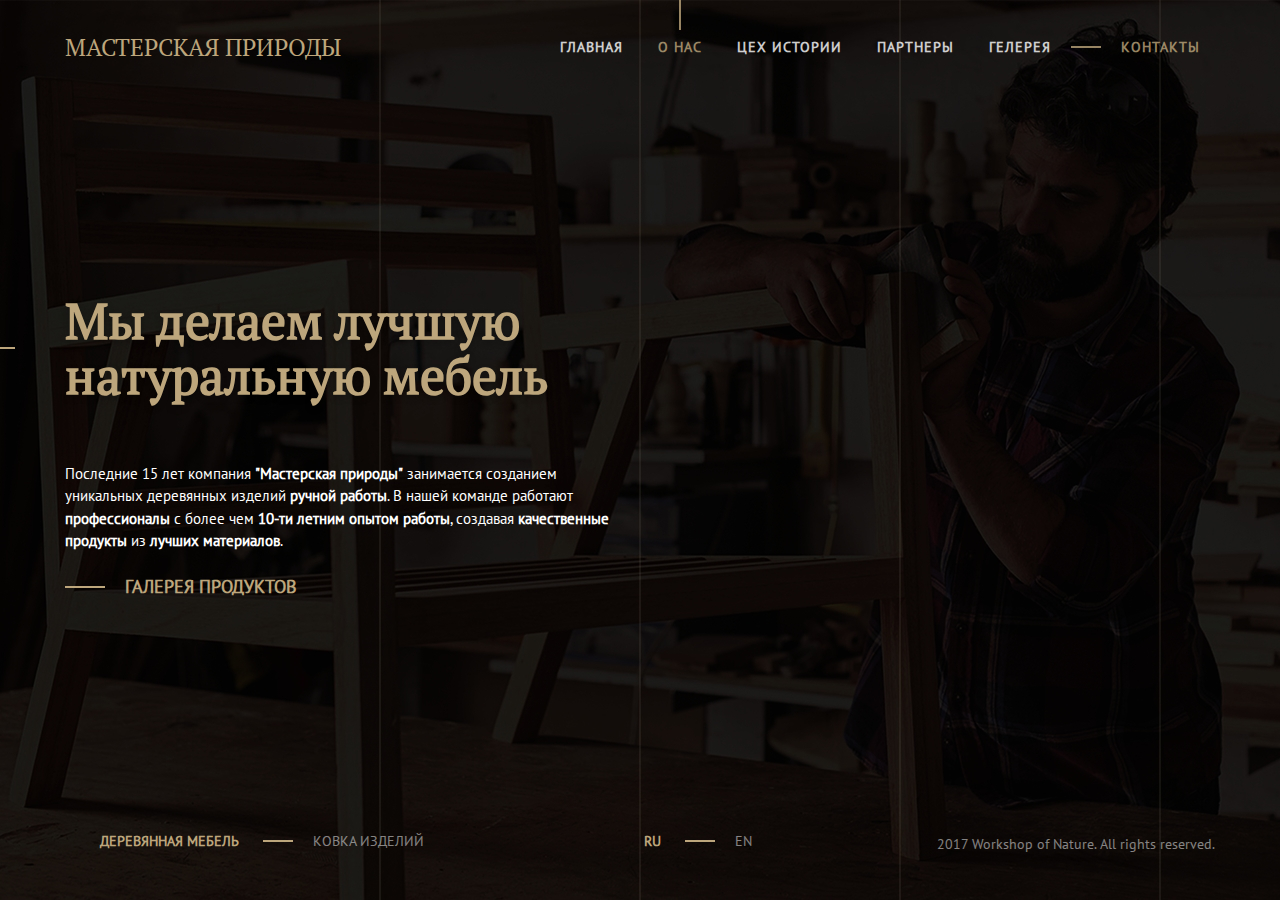
==== public/view/carpenter/index.html @ dd3b2801 "push project" ====
<!DOCTYPE html>
<html>
<head>
    <meta charset="UTF-8">
    <title>Sotnikova Design Group | Дизайн интерьера в Черкассах</title>
    <meta content="width=device-width, maximum-scale=1.0" name="viewport">
    <link rel="icon" type="image/x-icon" href="/img/favicon.jpg">
    <link href="http://deem.com.ua/" rel="canonical">
    <meta content="index,follow" name="robots">

    <meta content="Наша студия реализовала десятки проектов в Черкассах и по Украине. Работаем как с небольшими индивидуальными заказами, так и с большими компаниями." name="description">
    <meta content="Sotnikova Design Group" name="copyright">
    <meta content="Sotnikova Design Group" name="author">
    <meta content="summary_large_image" name="twitter:card">
    <meta content="@Sotnikova" name="twitter:site">
    <meta content="http://deem.com.ua/" name="twitter:url">
    <meta content="Sotnikova Design Group" name="twitter:title">
    <meta content="Наша студия реализовала десятки проектов в Черкассах и по Украине. Работаем как с небольшими индивидуальными заказами, так и с большими компаниями." name="twitter:description">
    <meta content="/img/homepage_bg.jpg" name="twitter:image">
    <meta content="https://www.facebook.com/" property="article:author">

    <meta content="http://deem.com.ua/" property="og:url">
    <meta content="article" property="og:type">
    <meta content="Sotnikova Design Group" property="og:title">
    <meta content="Наша студия реализовала десятки проектов в Черкассах и по Украине. Работаем как с небольшими индивидуальными заказами, так и с большими компаниями.." property="og:description">
    <meta content="/img/homepage_bg.jpg" property="og:image">

    <link rel="stylesheet" type="text/css" href="/public/assets/css/main.css">
</head>
<body class="carpenter-site-main main-page">
<header class="container flex flex-c header">
    <a href="/" class="logo">Мастерская природы</a>
    <nav>
        <a href="/public/view/carpenter/index.html">Главная</a>
        <a href="/public/view/carpenter/about.html" class="active">О нас</a>
        <a href="/public/view/carpenter/items.html">Цех истории</a>
        <a href="/public/view/carpenter/partners.html">Партнеры</a>
        <a href="/public/view/carpenter/galery.html">Гелерея</a>
        <a href="/public/view/carpenter/contacts.html" class="decor decor--link contacts">Контакты</a>
    </nav>
</header>
<main class="container flex flex-c">
    <section class="description">
        <h1 class="heading decor decor--heading">Мы делаем лучшую натуральную мебель</h1>
        <p>Последние 15 лет компания <b>"Мастерская природы"</b> занимается созданием уникальных деревянных изделий <b>ручной работы</b>.
            В нашей команде работают <b>профессионалы</b> с более чем <b>10-ти летним опытом работы</b>, создавая <b>качественные продукты</b> из <b>лучших материалов</b>.</p>
        <a href="#" class="decor link decor--sm-heading">галерея продуктов</a>
    </section>
</main>
<footer class="container flex footer">
    <ul class="list-inline link-list">
        <li>
            <a href="#" class="active">Деревянная мебель</a>
        </li>
        <li>
            <a href="#" class="decor decor--link">Ковка изделий</a>
        </li>
    </ul>
    <ul class="list-inline link-list">
        <li>
            <a href="#" class="active">RU</a>
        </li>
        <li>
            <a href="#" class="decor decor--link">EN</a>
        </li>
    </ul>
    <p class="copyright">2017 Workshop of Nature. All rights reserved.</p>
</footer>

<script src="/public/assets/vendor/jquery/jquery.min.js"></script>
<script src="/public/assets/vendor/slick/slick.min.js"></script>
<script src="/public/assets/js/main.js"></script>
</body>
</html>
---- public/assets/css/main.css ----
@charset "UTF-8";
/* Slider */
.slick-slider {
  position: relative;
  display: block;
  box-sizing: border-box;
  -webkit-touch-callout: none;
  -webkit-user-select: none;
  -khtml-user-select: none;
  -moz-user-select: none;
  -ms-user-select: none;
  user-select: none;
  -ms-touch-action: pan-y;
  touch-action: pan-y;
  -webkit-tap-highlight-color: transparent; }

.slick-list {
  position: relative;
  overflow: hidden;
  display: block;
  margin: 0;
  padding: 0; }
  .slick-list:focus {
    outline: none; }
  .slick-list.dragging {
    cursor: pointer;
    cursor: hand; }

.slick-slider .slick-track,
.slick-slider .slick-list {
  -webkit-transform: translate3d(0, 0, 0);
  -moz-transform: translate3d(0, 0, 0);
  -ms-transform: translate3d(0, 0, 0);
  -o-transform: translate3d(0, 0, 0);
  transform: translate3d(0, 0, 0); }

.slick-track {
  position: relative;
  left: 0;
  top: 0;
  display: block; }
  .slick-track:before, .slick-track:after {
    content: "";
    display: table; }
  .slick-track:after {
    clear: both; }
  .slick-loading .slick-track {
    visibility: hidden; }

.slick-slide {
  float: left;
  height: 100%;
  min-height: 1px;
  display: none; }
  [dir="rtl"] .slick-slide {
    float: right; }
  .slick-slide img {
    display: block; }
  .slick-slide.slick-loading img {
    display: none; }
  .slick-slide.dragging img {
    pointer-events: none; }
  .slick-initialized .slick-slide {
    display: block; }
  .slick-loading .slick-slide {
    visibility: hidden; }
  .slick-vertical .slick-slide {
    display: block;
    height: auto;
    border: 1px solid transparent; }

.slick-arrow.slick-hidden {
  display: none; }

/* Slider */
.slick-loading .slick-list {
  background: #fff url("./ajax-loader.gif") center center no-repeat; }

/* Icons */
@font-face {
  font-family: "slick";
  src: url("./fonts/slick.eot");
  src: url("./fonts/slick.eot?#iefix") format("embedded-opentype"), url("./fonts/slick.woff") format("woff"), url("./fonts/slick.ttf") format("truetype"), url("./fonts/slick.svg#slick") format("svg");
  font-weight: normal;
  font-style: normal; }
/* Arrows */
.slick-prev,
.slick-next {
  position: absolute;
  display: block;
  line-height: 0px;
  font-size: 0px;
  cursor: pointer;
  background: transparent;
  color: transparent;
  top: 50%;
  -webkit-transform: translate(0, -50%);
  -ms-transform: translate(0, -50%);
  transform: translate(0, -50%);
  padding: 0;
  border: none;
  outline: none; }
  .slick-prev:hover, .slick-prev:focus,
  .slick-next:hover,
  .slick-next:focus {
    outline: none;
    background: transparent;
    color: transparent; }
    .slick-prev:hover:before, .slick-prev:focus:before,
    .slick-next:hover:before,
    .slick-next:focus:before {
      opacity: 1; }
  .slick-prev.slick-disabled:before,
  .slick-next.slick-disabled:before {
    opacity: 0.25; }
  .slick-prev:before,
  .slick-next:before {
    font-family: "slick";
    font-size: 20px;
    line-height: 1;
    color: white;
    opacity: 0.75;
    -webkit-font-smoothing: antialiased;
    -moz-osx-font-smoothing: grayscale; }

.slick-prev {
  left: -25px; }
  [dir="rtl"] .slick-prev {
    left: auto;
    right: -25px; }
  .slick-prev:before {
    content: "←"; }
    [dir="rtl"] .slick-prev:before {
      content: "→"; }

.slick-next {
  right: -25px; }
  [dir="rtl"] .slick-next {
    left: -25px;
    right: auto; }
  .slick-next:before {
    content: "→"; }
    [dir="rtl"] .slick-next:before {
      content: "←"; }

/* Dots */
.slick-dotted.slick-slider {
  margin-bottom: 30px; }

.slick-dots {
  position: absolute;
  bottom: -25px;
  list-style: none;
  display: block;
  text-align: center;
  padding: 0;
  margin: 0;
  width: 100%; }
  .slick-dots li {
    position: relative;
    display: inline-block;
    height: 20px;
    width: 20px;
    margin: 0 5px;
    padding: 0;
    cursor: pointer; }
    .slick-dots li button {
      border: 0;
      background: transparent;
      display: block;
      height: 20px;
      width: 20px;
      outline: none;
      line-height: 0px;
      font-size: 0px;
      color: transparent;
      padding: 5px;
      cursor: pointer; }
      .slick-dots li button:hover, .slick-dots li button:focus {
        outline: none; }
        .slick-dots li button:hover:before, .slick-dots li button:focus:before {
          opacity: 1; }
      .slick-dots li button:before {
        position: absolute;
        top: 0;
        left: 0;
        content: "•";
        width: 20px;
        height: 20px;
        font-family: "slick";
        font-size: 6px;
        line-height: 20px;
        text-align: center;
        color: black;
        opacity: 0.25;
        -webkit-font-smoothing: antialiased;
        -moz-osx-font-smoothing: grayscale; }
    .slick-dots li.slick-active button:before {
      color: black;
      opacity: 0.75; }

@font-face {
  font-family: 'pt_sans';
  src: url(../fonts/pt_sans.ttf) format("truetype"); }
@font-face {
  font-family: 'pt_serif';
  src: url(../fonts/pt_serif.ttf) format("truetype"); }
html, body, div, span, applet, object, iframe,
h1, h2, h3, h4, h5, h6, p, blockquote, pre,
a, abbr, acronym, address, big, cite, code,
del, dfn, em, img, ins, kbd, q, s, samp,
small, strike, strong, sub, sup, tt, var,
b, u, i, center,
dl, dt, dd, ol, ul, li,
fieldset, form, label, legend,
table, caption, tbody, tfoot, thead, tr, th, td,
article, aside, canvas, details, embed,
figure, figcaption, footer, header,
menu, nav, output, ruby, section, summary,
time, mark, audio, video {
  margin: 0;
  padding: 0;
  border: 0;
  vertical-align: baseline; }

/* HTML5 display-role reset for older browsers */
article, aside, details, figcaption, figure,
footer, header, menu, nav, section {
  display: block; }

::-moz-focus-inner {
  border: 0; }

:focus {
  outline: none; }

html {
  font-size: 62.5%; }

html, body {
  height: 100%; }

body {
  font-family: "pt_sans", sans-serif;
  font-size: 18px;
  overflow-x: hidden;
  line-height: 1; }

ol, ul {
  list-style: none; }

blockquote, q {
  quotes: none; }

table {
  border-collapse: collapse;
  border-spacing: 0; }

* {
  box-sizing: border-box; }

a {
  color: inherit;
  display: inline-block;
  text-decoration: none;
  cursor: pointer; }
  a:focus, a:hover {
    color: #bda67c !important; }

svg {
  vertical-align: middle;
  display: inline-block; }

img {
  max-width: 100%; }

.slick-arrow {
  z-index: 1; }
  .slick-arrow:before {
    content: ''; }

address {
  font-style: normal; }
  address .section {
    margin-bottom: 40px; }
    address .section:last-child {
      margin-bottom: 0; }

.xs-33 {
  width: 33.33333%; }

.xs-40 {
  width: 40%; }

.xs-50 {
  width: 50%; }

.xs-55 {
  width: 55%; }

.xs-60 {
  width: 60%; }

.xs-63 {
  width: 63%; }

.xs-66 {
  width: 66.6666%; }

.xs-100 {
  width: 100%; }

.right-column,
.left-column {
  padding: 0 70px; }

.container {
  max-width: 1170px;
  position: relative;
  margin: 0 auto;
  padding: 0 10px; }

main {
  height: calc(100% - 200px);
  padding: 0 10px; }
  main .container {
    max-width: 1190px; }

.tab-container, .tcontainer {
  max-width: 1240px;
  max-height: 100%;
  background: #f4f4f4;
  box-shadow: 0 5px 10px rgba(0, 0, 0, 0.15);
  position: relative;
  margin: 0 auto;
  padding: 50px 30px 50px;
  color: #272727;
  width: 100%; }

body:not(.main-page) main.container {
  max-width: 1240px; }

.columns {
  column-gap: 1.5em;
  column-count: 3;
  padding-right: 70px; }
  .columns .item {
    display: inline-block;
    margin-bottom: 25px;
    box-shadow: 0 3px 6px rgba(0, 0, 0, 0.15); }
  .columns img {
    width: 100%; }
  .columns .body {
    padding: 25px; }
  .columns .md-title {
    font-size: 18px;
    margin-bottom: 10px; }
  .columns p {
    font-size: 14px; }

.heading {
  text-shadow: 0 3px 6px rgba(0, 0, 0, 0.25);
  font-size: 50px;
  margin-bottom: 60px; }
  .heading--margin {
    margin-left: 70px;
    margin-right: 70px; }

.md-title {
  font-size: 30px; }

.sm-title {
  font-size: 24px;
  margin-bottom: 15px; }

.heading,
.md-title,
.sm-title {
  font-weight: 700;
  color: #bda67c; }

.subtitle {
  opacity: 0.5;
  color: #272727;
  font-size: 14px;
  margin-bottom: 15px;
  font-weight: normal; }

h1, h2, h3, h4, h5, h6, .logo {
  font-family: "pt_serif", serif;
  line-height: 1.1; }

p {
  line-height: 1.5; }
  p:not(:last-child) {
    margin-bottom: 25px; }

.align-c {
  text-align: center; }

.link {
  text-transform: uppercase;
  color: #bda67c;
  font-weight: bold; }

.decor, .menu .subcategory a.active, .menu .subcategory a:hover, .menu .subcategory a:focus {
  position: relative; }
  .decor:before, .menu .subcategory a.active:before, .menu .subcategory a:hover:before, .menu .subcategory a:focus:before {
    content: '';
    display: block;
    height: 2px;
    background: #bda67c;
    position: absolute;
    top: 50%;
    transform: translateY(-50%); }
  .decor--sm-heading {
    padding-left: 60px; }
    .decor--sm-heading:before {
      width: 40px;
      left: 0; }
  .decor--md-heading:before {
    width: 50px;
    left: -30px; }
  .decor--heading:before {
    width: 150px;
    left: -200px; }
  .decor--link:before {
    width: 30px;
    left: -50px; }

.list-inline li {
  display: inline-block; }

.link-list > li {
  padding: 0 35px; }

.equal-item > li {
  flex: 1; }

.full-list > li {
  margin-bottom: 15px; }
  .full-list > li:last-child {
    margin-bottom: 0; }

.flex {
  display: flex;
  flex-flow: row wrap;
  justify-content: space-between; }

.flex-c {
  align-items: center; }

.flex-start {
  align-items: flex-start; }

.flex-i-start {
  justify-content: flex-start; }

.nowrap {
  flex-wrap: nowrap; }

.scroll-part {
  overflow-y: auto;
  overflow-x: hidden;
  height: calc(100% - 100px); }

.image img {
  box-shadow: 0 5px 10px rgba(0, 0, 0, 0.15); }

@media all and (max-height: 900px) {
  .tab-container, .tcontainer {
    height: 100%; } }
.burger {
  display: none; }

.header {
  text-transform: uppercase;
  max-height: 100px;
  position: relative; }
  .header .logo {
    color: #bda67c;
    font-size: 24px; }
  .header .decor, .header .menu .subcategory a.active, .menu .subcategory .header a.active, .header .menu .subcategory a:hover, .menu .subcategory .header a:hover, .header .menu .subcategory a:focus, .menu .subcategory .header a:focus {
    margin-left: 35px; }
    .header .decor:before, .header .menu .subcategory a.active:before, .menu .subcategory .header a.active:before, .header .menu .subcategory a:hover:before, .menu .subcategory .header a:hover:before, .header .menu .subcategory a:focus:before, .menu .subcategory .header a:focus:before {
      left: -35px; }
  .header nav a {
    padding: 40px 15px;
    position: relative;
    transition: .3s all;
    opacity: 0.8;
    font-size: 14px;
    font-weight: 700;
    letter-spacing: 1px;
    color: white; }
    .header nav a:hover:after, .header nav a:focus:after, .header nav a.active:after {
      content: '';
      display: block;
      width: 2px;
      height: 30px;
      background: #bda67c;
      position: absolute;
      top: 0;
      left: 50%;
      transform: translateX(-50%);
      transition: .3s all; }
    .header nav a.active {
      color: #bda67c; }
  .header nav .contacts {
    color: #bda67c; }

@media all and (max-width: 991px) {
  .burger {
    fill: #bda67c;
    display: block;
    position: relative;
    z-index: 2;
    cursor: pointer; }

  .header {
    padding: 10px; }
    .header .logo {
      font-size: 18px; }
    .header nav {
      position: absolute;
      z-index: 1;
      background: #f7f7f7;
      top: 0;
      right: 0;
      padding: 40px 0 10px;
      width: 150px;
      text-align: right;
      margin-right: -150px;
      transition: .3s all; }
      .header nav.opened {
        margin-right: 0; }
      .header nav a {
        display: block;
        color: #272727;
        padding: 10px; }
        .header nav a.contacts {
          margin: 0; }
        .header nav a:hover:before, .header nav a:hover:after, .header nav a:focus:before, .header nav a:focus:after, .header nav a.active:before, .header nav a.active:after, .header nav a.contacts:before, .header nav a.contacts:after {
          display: none; } }
.footer {
  color: rgba(255, 255, 255, 0.5);
  max-height: 100px;
  font-size: 14px; }
  .footer.container {
    padding: 40px 10px; }
  .footer a {
    text-transform: uppercase; }
    .footer a.active {
      font-weight: 700;
      color: #bda67c; }

@media all and (max-width: 991px) {
  .footer.flex > * {
    flex: 0 0 100%; } }
::-webkit-scrollbar-track {
  background: #e2dbce; }

::-webkit-scrollbar {
  width: 3px;
  background: #e2dbce; }

::-webkit-scrollbar-thumb {
  background: #bda67c; }

button, input, textarea {
  -webkit-appearance: none;
  -moz-appearance: none;
  appearence: none;
  background: transparent; }

textarea {
  resize: none;
  height: 120px; }

.form-label {
  font-size: 12px;
  color: #bda67c;
  font-weight: bold;
  margin-bottom: 5px;
  display: block; }

.simple-btn {
  border: none;
  padding: 0; }

.form-field {
  margin-bottom: 15px; }
  .form-field input, .form-field textarea {
    border: 1px solid #bda67c;
    padding: 12px 20px;
    font: 16px "pt_sans", sans-serif;
    color: #272727;
    width: 100%;
    display: block; }
    .form-field input:focus::-webkit-input-placeholder, .form-field textarea:focus::-webkit-input-placeholder {
      color: transparent; }
    .form-field input:focus::-moz-placeholder, .form-field textarea:focus::-moz-placeholder {
      color: transparent; }
    .form-field input:focus:-ms-input-placeholder, .form-field textarea:focus:-ms-input-placeholder {
      color: transparent; }
    .form-field input:focus:-moz-placeholder, .form-field textarea:focus:-moz-placeholder {
      color: transparent; }
    .form-field input::-webkit-input-placeholder, .form-field textarea::-webkit-input-placeholder {
      color: #bbbbbb;
      font: italic normal 14px "pt_sans", sans-serif; }
    .form-field input::-moz-placeholder, .form-field textarea::-moz-placeholder {
      color: #bbbbbb;
      font: italic normal 14px "pt_sans", sans-serif; }
    .form-field input:-ms-input-placeholder, .form-field textarea:-ms-input-placeholder {
      color: #bbbbbb;
      font: italic normal 14px "pt_sans", sans-serif; }
    .form-field input:-moz-placeholder, .form-field textarea:-moz-placeholder {
      color: #bbbbbb;
      font: italic normal 14px "pt_sans", sans-serif; }
  .form-field.submit {
    justify-content: flex-end;
    width: 100%; }
  .form-field button[type=submit] {
    margin-left: 60px; }
    .form-field button[type=submit]:before {
      width: 40px;
      left: -60px; }

.map {
  width: 100%;
  height: 400px;
  background: green;
  margin-top: 60px; }

.dashboard {
  background: url(../images/main_page_bg.jpg) 50% 0 no-repeat;
  background-size: cover;
  text-align: center; }
  .dashboard header {
    padding: 90px 10px 30px;
    max-height: 275px; }
  .dashboard main {
    height: calc(100% - 315px); }
  .dashboard .heading {
    color: #272727;
    font-size: 50px;
    font-weight: 400;
    text-transform: uppercase;
    margin-bottom: 20px; }
  .dashboard .subheading {
    display: inline-block;
    color: #272727;
    font-size: 16px;
    font-weight: 400;
    text-transform: uppercase;
    position: relative;
    padding: 0 90px; }
    .dashboard .subheading:before, .dashboard .subheading:after {
      content: '';
      position: absolute;
      width: 60px;
      height: 2px;
      display: block;
      background: #272727;
      top: 50%;
      transform: translateY(-50%); }
    .dashboard .subheading:after {
      right: 0; }
    .dashboard .subheading:before {
      left: 0; }
  .dashboard .dashboard-list {
    position: relative;
    justify-content: center; }
    .dashboard .dashboard-list li {
      width: 40%;
      display: block;
      transition: .6s;
      padding: 0 10px; }
      .dashboard .dashboard-list li:hover {
        transform: scale(1.55); }

.main-page .description {
  max-width: 550px;
  width: 80%; }
  .main-page .description p {
    font-size: 15px; }

.carpenter-site-main {
  background: url(/public/assets/images/carpenter/main_bg.jpg) no-repeat 50% 100%;
  background-size: cover;
  color: white; }

.blur-box {
  filter: blur(5px);
  position: fixed;
  top: 0;
  left: 0;
  right: 0;
  bottom: 0;
  margin: -10px; }

.partners.full-list li {
  margin-bottom: 35px; }

.menu {
  width: 150px;
  margin-right: 30px; }
  .menu li:first-child .subcategory {
    display: block; }
  .menu .category {
    color: #bda67c;
    font-size: 20px;
    padding: 0;
    margin-bottom: 20px;
    font-weight: bold;
    cursor: pointer; }
  .menu .subcategory {
    margin-bottom: 20px;
    display: none; }
    .menu .subcategory li {
      margin-bottom: 20px; }
    .menu .subcategory a {
      font-size: 14px;
      padding-left: 20px;
      transition: .3s all; }
      .menu .subcategory a.active:before, .menu .subcategory a:hover:before, .menu .subcategory a:focus:before {
        width: 10px;
        left: 0; }
      .menu .subcategory a.active {
        color: #bda67c; }

.colums-container {
  width: calc(100% - 180px); }

.statistic {
  margin-bottom: 25px; }
  .statistic li {
    text-align: center;
    padding: 0 5px;
    font-size: 16px; }
    .statistic li span {
      display: block;
      font: bold 50px "pt_serif", serif;
      color: #bda67c; }

.tab-slider {
  padding: 0;
  background: transparent; }
  .tab-slider .image {
    height: 300px;
    overflow: hidden;
    margin-bottom: 60px;
    display: flex;
    align-items: center;
    justify-content: center; }
  .tab-slider .slick-slider,
  .tab-slider .slick-track,
  .tab-slider .slick-list {
    height: 100%; }
  .tab-slider .item-container {
    height: calc(100% - 360px);
    padding: 0 30px;
    margin-right: 30px; }
  .tab-slider .slick-slide {
    background: white;
    padding-bottom: 70px; }
  .tab-slider .slick-arrow {
    position: absolute;
    bottom: 40px;
    top: initial;
    transition: .3s all; }
    .tab-slider .slick-arrow:focus svg, .tab-slider .slick-arrow:hover svg {
      fill: #bda67c; }
    .tab-slider .slick-arrow.slick-next {
      right: 7%; }
    .tab-slider .slick-arrow.slick-prev {
      right: 11%;
      left: initial; }

/*# sourceMappingURL=main.css.map */
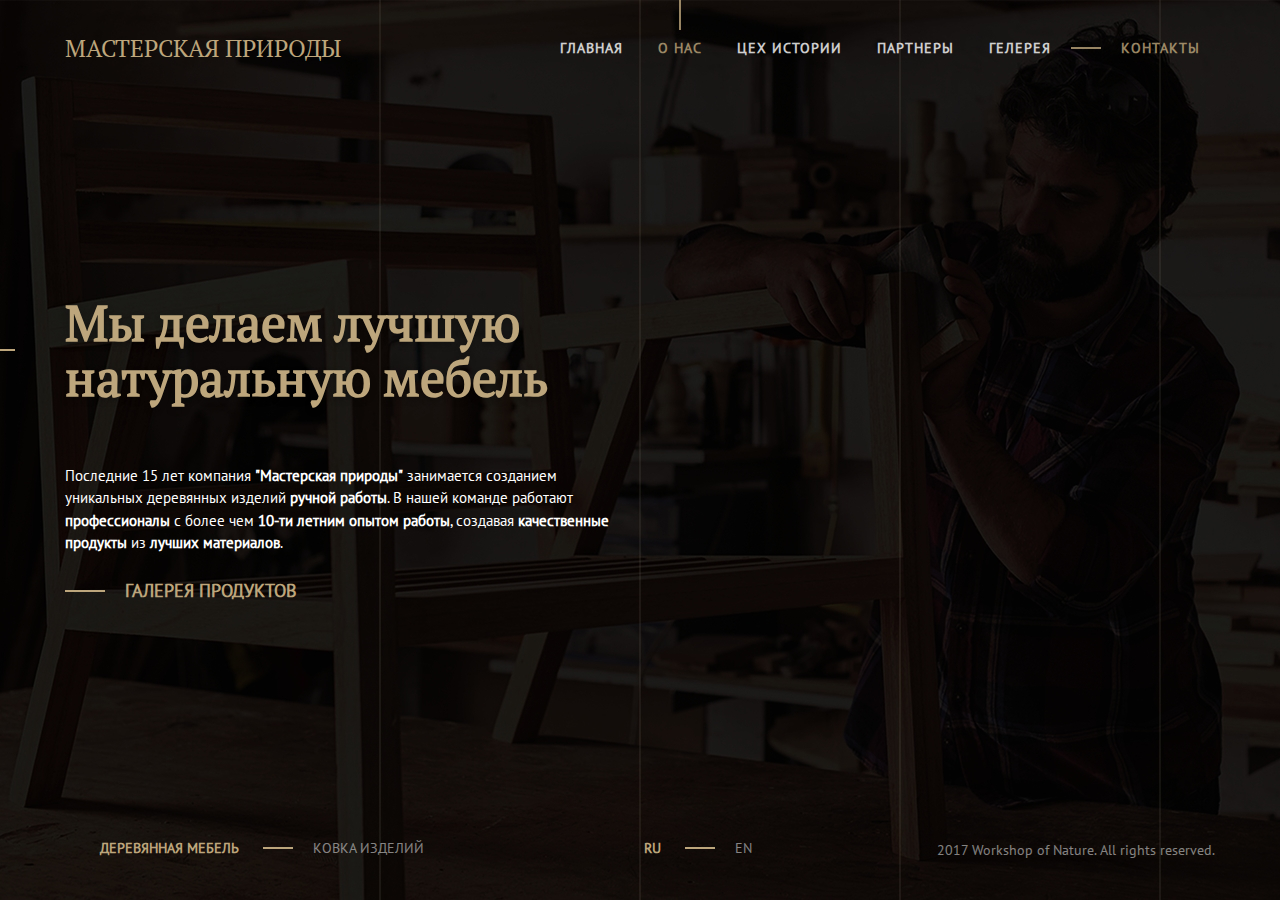
==== commit d2423fb0: "finished carpenter part with responsive" ====
--- a/public/view/carpenter/index.html
+++ b/public/view/carpenter/index.html
@@ -2,34 +2,33 @@
 <html>
 <head>
     <meta charset="UTF-8">
-    <title>Sotnikova Design Group | Дизайн интерьера в Черкассах</title>
+    <title>Мастерская природы</title>
     <meta content="width=device-width, maximum-scale=1.0" name="viewport">
     <link rel="icon" type="image/x-icon" href="/img/favicon.jpg">
-    <link href="http://deem.com.ua/" rel="canonical">
+    <link href="" rel="canonical">
     <meta content="index,follow" name="robots">
-
-    <meta content="Наша студия реализовала десятки проектов в Черкассах и по Украине. Работаем как с небольшими индивидуальными заказами, так и с большими компаниями." name="description">
-    <meta content="Sotnikova Design Group" name="copyright">
-    <meta content="Sotnikova Design Group" name="author">
-    <meta content="summary_large_image" name="twitter:card">
-    <meta content="@Sotnikova" name="twitter:site">
-    <meta content="http://deem.com.ua/" name="twitter:url">
-    <meta content="Sotnikova Design Group" name="twitter:title">
-    <meta content="Наша студия реализовала десятки проектов в Черкассах и по Украине. Работаем как с небольшими индивидуальными заказами, так и с большими компаниями." name="twitter:description">
-    <meta content="/img/homepage_bg.jpg" name="twitter:image">
-    <meta content="https://www.facebook.com/" property="article:author">
-
-    <meta content="http://deem.com.ua/" property="og:url">
-    <meta content="article" property="og:type">
-    <meta content="Sotnikova Design Group" property="og:title">
-    <meta content="Наша студия реализовала десятки проектов в Черкассах и по Украине. Работаем как с небольшими индивидуальными заказами, так и с большими компаниями.." property="og:description">
-    <meta content="/img/homepage_bg.jpg" property="og:image">
-
     <link rel="stylesheet" type="text/css" href="/public/assets/css/main.css">
 </head>
 <body class="carpenter-site-main main-page">
+<svg style="display:none;">
+    <symbol id="arrowLeft" xmlns="http://www.w3.org/2000/svg" viewBox="0 0 129 129">
+        <title>Arrow left</title>
+        <path d="m88.6 121.3c0.8 0.8 1.8 1.2 2.9 1.2s2.1-0.4 2.9-1.2c1.6-1.6 1.6-4.2 0-5.8l-51-51 51-51c1.6-1.6 1.6-4.2 0-5.8s-4.2-1.6-5.8 0l-54 53.9c-1.6 1.6-1.6 4.2 0 5.8l54 53.9z"></path>
+    </symbol>
+    <symbol id="menu" xmlns="http://www.w3.org/2000/svg" viewBox="0 0 612 612">
+        <title>Menu icon</title>
+        <path d="M604.3 194.7c4.3 0 7.7-3.6 7.7-7.7v-40.2c0-4.3-3.3-7.7-7.7-7.7H7.7c-4.3 0-7.7 3.6-7.7 7.7v40.2c0 4.3 3.3 7.7 7.7 7.7H604.3z"></path>
+        <path d="M0 326.1c0 4.3 3.3 7.7 7.7 7.7h596.5c4.3 0 7.7-3.6 7.7-7.7v-40.2c0-4.3-3.3-7.7-7.7-7.7H7.7c-4.3 0-7.7 3.6-7.7 7.7V326.1z"></path>
+        <path d="M0 465.2c0 4.3 3.3 7.7 7.7 7.7h596.5c4.3 0 7.7-3.6 7.7-7.7v-40.2c0-4.3-3.3-7.7-7.7-7.7H7.7c-4.3 0-7.7 3.6-7.7 7.7V465.2z"></path>
+    </symbol>
+</svg>
 <header class="container flex flex-c header">
     <a href="/" class="logo">Мастерская природы</a>
+    <button type="button" class="burger simple-btn">
+        <svg height="30" width="30">
+            <use xmlns:xlink="http://www.w3.org/1999/xlink" xlink:href="#menu"></use>
+        </svg>
+    </button>
     <nav>
         <a href="/public/view/carpenter/index.html">Главная</a>
         <a href="/public/view/carpenter/about.html" class="active">О нас</a>
--- a/public/assets/css/main.css
+++ b/public/assets/css/main.css
@@ -238,13 +238,14 @@
   font-size: 62.5%; }
 
 html, body {
-  height: 100%; }
+  height: 100%;
+  min-height: 500px; }
 
 body {
   font-family: "pt_sans", sans-serif;
   font-size: 18px;
   overflow-x: hidden;
-  line-height: 1; }
+  line-height: 1.2; }
 
 ol, ul {
   list-style: none; }
@@ -267,6 +268,9 @@
   a:focus, a:hover {
     color: #bda67c !important; }
 
+a, h1, h2, h3, h4, h5, h6 {
+  word-break: break-word; }
+
 svg {
   vertical-align: middle;
   display: inline-block; }
@@ -286,6 +290,9 @@
     address .section:last-child {
       margin-bottom: 0; }
 
+@media all and (max-width: 767px) {
+  body {
+    font-size: 14px; } }
 .xs-33 {
   width: 33.33333%; }
 
@@ -321,10 +328,12 @@
   padding: 0 10px; }
 
 main {
-  height: calc(100% - 200px);
+  height: calc(100% - 196px);
   padding: 0 10px; }
   main .container {
     max-width: 1190px; }
+  main .flex {
+    align-items: flex-start; }
 
 .tab-container, .tcontainer {
   max-width: 1240px;
@@ -341,7 +350,7 @@
   max-width: 1240px; }
 
 .columns {
-  column-gap: 1.5em;
+  column-gap: 25px;
   column-count: 3;
   padding-right: 70px; }
   .columns .item {
@@ -358,6 +367,25 @@
   .columns p {
     font-size: 14px; }
 
+@media all and (max-width: 1336px) and (max-height: 767px) {
+  body:not(.dashboard) main {
+    height: calc(100% - 120px); } }
+@media all and (max-width: 991px) {
+  body:not(.dashboard) main {
+    height: calc(100% - 135px); }
+
+  .right-column, .left-column {
+    padding: 0 10px; } }
+@media all and (max-width: 767px) {
+  .sm-100 {
+    width: 100%; }
+
+  .tab-container, .tcontainer {
+    padding: 30px 15px; } }
+@media all and (max-height: 767px) {
+  body:not(.dashboard) main {
+    height: initial;
+    min-height: calc(100% - 130px); } }
 .heading {
   text-shadow: 0 3px 6px rgba(0, 0, 0, 0.25);
   font-size: 50px;
@@ -440,18 +468,16 @@
 .full-list > li {
   margin-bottom: 15px; }
   .full-list > li:last-child {
-    margin-bottom: 0; }
+    margin-bottom: 0 !important; }
 
 .flex {
   display: flex;
   flex-flow: row wrap;
-  justify-content: space-between; }
+  justify-content: space-between;
+  position: relative; }
 
 .flex-c {
   align-items: center; }
-
-.flex-start {
-  align-items: flex-start; }
 
 .flex-i-start {
   justify-content: flex-start; }
@@ -465,17 +491,47 @@
   height: calc(100% - 100px); }
 
 .image img {
-  box-shadow: 0 5px 10px rgba(0, 0, 0, 0.15); }
-
-@media all and (max-height: 900px) {
-  .tab-container, .tcontainer {
-    height: 100%; } }
+  box-shadow: 0 5px 10px rgba(0, 0, 0, 0.15);
+  min-height: 100%;
+  min-width: 100%; }
+
+@media all and (max-width: 991px) {
+  .link-list > li {
+    padding: 0 20px; }
+
+  .heading {
+    font-size: 30px;
+    margin-bottom: 30px; }
+    .heading--margin {
+      margin-right: 30px;
+      margin-left: 30px; }
+
+  .md-title {
+    font-size: 20px;
+    margin-bottom: 30px; }
+
+  .decor--md-heading:before {
+    width: 30px;
+    left: -30px; }
+  .decor--heading:before {
+    width: 100px;
+    left: -110px; }
+  .decor--link:before {
+    width: 15px;
+    left: -30px; } }
+@media all and (max-width: 767px) {
+  .flex .image {
+    order: -1;
+    width: 100%;
+    max-width: 340px;
+    padding: 0 10px;
+    margin: 0 auto 30px; } }
 .burger {
   display: none; }
 
 .header {
   text-transform: uppercase;
-  max-height: 100px;
+  max-height: 96px;
   position: relative; }
   .header .logo {
     color: #bda67c;
@@ -509,6 +565,13 @@
   .header nav .contacts {
     color: #bda67c; }
 
+@media all and (max-width: 1336px) and (max-height: 767px) {
+  .header {
+    max-height: 60px; }
+    .header nav a {
+      padding: 22px 15px; }
+      .header nav a:hover:after, .header nav a:focus:after, .header nav a.active:after {
+        top: -13px; } }
 @media all and (max-width: 991px) {
   .burger {
     fill: #bda67c;
@@ -518,11 +581,12 @@
     cursor: pointer; }
 
   .header {
-    padding: 10px; }
+    padding: 10px;
+    max-height: 50px; }
     .header .logo {
       font-size: 18px; }
     .header nav {
-      position: absolute;
+      position: fixed;
       z-index: 1;
       background: #f7f7f7;
       top: 0;
@@ -554,9 +618,23 @@
       font-weight: 700;
       color: #bda67c; }
 
+@media all and (max-width: 1336px) and (max-height: 767px) {
+  .footer {
+    max-height: 60px; }
+    .footer .container {
+      padding: 20px 10px; } }
 @media all and (max-width: 991px) {
-  .footer.flex > * {
-    flex: 0 0 100%; } }
+  .footer {
+    max-height: 80px;
+    font-size: 12px; }
+    .footer.container {
+      padding: 15px 0 10px; }
+    .footer.flex > * {
+      flex: 0 0 100%;
+      text-align: center;
+      margin-bottom: 5px; }
+      .footer.flex > *:last-child {
+        margin-bottom: 0; } }
 ::-webkit-scrollbar-track {
   background: #e2dbce; }
 
@@ -626,12 +704,6 @@
       width: 40px;
       left: -60px; }
 
-.map {
-  width: 100%;
-  height: 400px;
-  background: green;
-  margin-top: 60px; }
-
 .dashboard {
   background: url(../images/main_page_bg.jpg) 50% 0 no-repeat;
   background-size: cover;
@@ -640,7 +712,8 @@
     padding: 90px 10px 30px;
     max-height: 275px; }
   .dashboard main {
-    height: calc(100% - 315px); }
+    height: calc(100% - 315px);
+    justify-content: center; }
   .dashboard .heading {
     color: #272727;
     font-size: 50px;
@@ -676,15 +749,35 @@
       display: block;
       transition: .6s;
       padding: 0 10px; }
-      .dashboard .dashboard-list li:hover {
+      .dashboard .dashboard-list li:hover, .dashboard .dashboard-list li:focus {
         transform: scale(1.55); }
 
 .main-page .description {
   max-width: 550px;
-  width: 80%; }
+  width: 95%; }
   .main-page .description p {
     font-size: 15px; }
 
+@media all and (max-height: 767px), all and (max-width: 767px) {
+  .dashboard header {
+    padding: 20px 10px; }
+  .dashboard .heading {
+    font-size: 24px;
+    margin-bottom: 10px; }
+  .dashboard .subheading {
+    padding: 0 65px;
+    font-size: 12px; }
+  .dashboard .dashboard-list li:hover, .dashboard .dashboard-list li:focus {
+    transform: scale(1.2); }
+  .dashboard main {
+    height: calc(100% - 165px); }
+  .dashboard .footer {
+    padding: 20px 10px; } }
+@media all and (max-width: 599px) {
+  .dashboard .dashboard-list li {
+    width: 280px; }
+    .dashboard .dashboard-list li:hover, .dashboard .dashboard-list li:focus {
+      transform: scale(1.1); } }
 .carpenter-site-main {
   background: url(/public/assets/images/carpenter/main_bg.jpg) no-repeat 50% 100%;
   background-size: cover;
@@ -698,9 +791,6 @@
   right: 0;
   bottom: 0;
   margin: -10px; }
-
-.partners.full-list li {
-  margin-bottom: 35px; }
 
 .menu {
   width: 150px;
@@ -729,9 +819,44 @@
       .menu .subcategory a.active {
         color: #bda67c; }
 
+.menu-opener {
+  display: none; }
+
 .colums-container {
   width: calc(100% - 180px); }
 
+@media all and (max-width: 991px) {
+  .colums-container .columns {
+    column-gap: 30px;
+    column-count: 2; } }
+@media all and (max-width: 767px) {
+  .menu-opener {
+    display: block;
+    fill: #bda67c;
+    position: absolute;
+    top: 0;
+    z-index: 2;
+    cursor: pointer; }
+
+  .colums-container {
+    width: 100%;
+    padding-top: 50px; }
+    .colums-container .columns {
+      padding: 0; }
+
+  .menu {
+    position: absolute;
+    padding: 40px 10px 10px 0;
+    background: #f4f4f4;
+    z-index: 1;
+    display: none; }
+    .menu .subcategory a {
+      padding-left: 0; }
+      .menu .subcategory a.active:before, .menu .subcategory a:hover:before, .menu .subcategory a:focus:before {
+        content: none; } }
+@media all and (max-width: 599px) {
+  .colums-container .columns {
+    column-count: 1; } }
 .statistic {
   margin-bottom: 25px; }
   .statistic li {
@@ -743,11 +868,16 @@
       font: bold 50px "pt_serif", serif;
       color: #bda67c; }
 
+@media all and (max-width: 767px) {
+  .statistic li span {
+    font-size: 30px; } }
 .tab-slider {
   padding: 0;
   background: transparent; }
   .tab-slider .image {
     height: 300px;
+    max-height: 300px;
+    max-width: initial;
     overflow: hidden;
     margin-bottom: 60px;
     display: flex;
@@ -763,7 +893,7 @@
     margin-right: 30px; }
   .tab-slider .slick-slide {
     background: white;
-    padding-bottom: 70px; }
+    padding-bottom: 40px; }
   .tab-slider .slick-arrow {
     position: absolute;
     bottom: 40px;
@@ -777,4 +907,61 @@
       right: 11%;
       left: initial; }
 
+@media all and (max-width: 767px) {
+  .tab-slider .image {
+    height: 200px;
+    margin-bottom: 30px; }
+  .tab-slider .item-container {
+    height: calc(100% - 230px);
+    margin-right: 15px; }
+  .tab-slider .slick-arrow {
+    bottom: 0; }
+    .tab-slider .slick-arrow svg {
+      width: 25px;
+      height: 25px; }
+    .tab-slider .slick-arrow.slick-next {
+      right: 6%; }
+    .tab-slider .slick-arrow.slick-prev {
+      right: 12%; } }
+@media all and (max-height: 900px) {
+  .tcontainer {
+    height: 100%; }
+    .tcontainer .image {
+      height: 40%;
+      margin-bottom: 3%; }
+    .tcontainer .item-container {
+      height: 50%; } }
+.contacts .flex {
+  align-items: stretch; }
+
+.map {
+  width: 100%;
+  height: 400px;
+  background: green;
+  margin: 60px 70px 0; }
+
+@media all and (max-width: 991px) {
+  .map {
+    margin: 30px 10px 0; }
+
+  .contacts address {
+    margin-bottom: 25px; } }
+.partners.full-list li {
+  margin-bottom: 35px; }
+.partners .image {
+  display: flex;
+  align-items: center;
+  justify-content: center; }
+
+@media all and (max-width: 1199px) and (min-width: 768px) {
+  .partners .image {
+    width: 360px;
+    padding-right: 0; }
+  .partners .description {
+    width: calc(100% - 370px);
+    padding: 0 30px; } }
+@media all and (max-width: 767px) {
+  .partners .description {
+    width: 100%; } }
+
 /*# sourceMappingURL=main.css.map */
